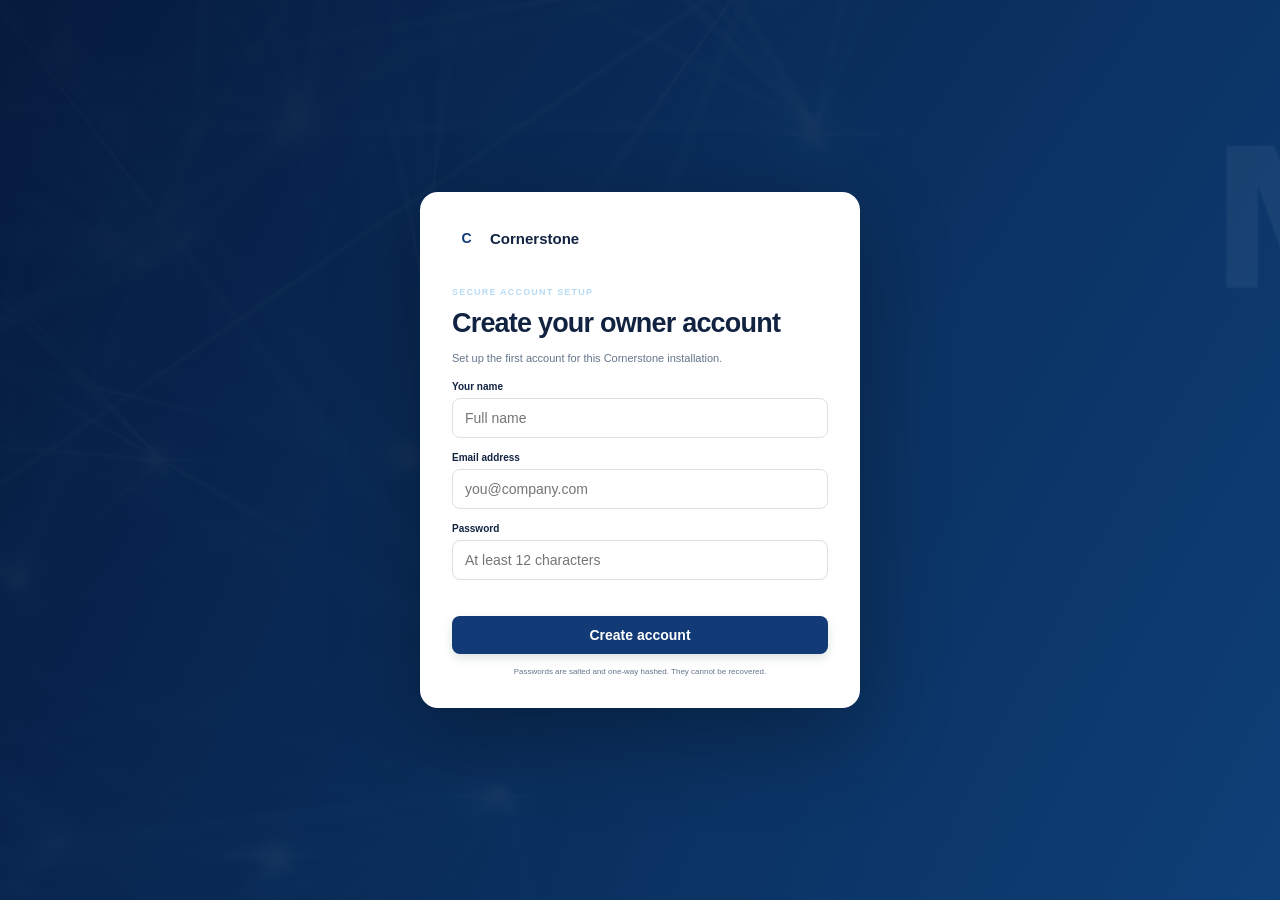
==== index.html @ 13203fb3 "Refresh authentication assets immediately" ====
<!doctype html>
<html lang="en">
<head>
  <meta charset="UTF-8" />
  <meta name="viewport" content="width=device-width, initial-scale=1.0" />
  <meta name="theme-color" content="#0b2d5e" />
  <meta name="apple-mobile-web-app-capable" content="yes" />
  <meta name="apple-mobile-web-app-title" content="Cornerstone" />
  <meta name="referrer" content="no-referrer" />
  <meta http-equiv="Content-Security-Policy" content="default-src 'self'; img-src 'self' data:; style-src 'self'; script-src 'self'; connect-src https: http://127.0.0.1:*; object-src 'none'; base-uri 'none'; form-action 'self'" />
  <title>Cornerstone — Content Operations</title>
  <link rel="manifest" href="manifest.webmanifest" />
  <link rel="icon" href="icon.svg" type="image/svg+xml" />
  <link rel="stylesheet" href="style.css" />
  <link rel="stylesheet" href="brand.css" />
  <link rel="stylesheet" href="integrations.css" />
  <link rel="stylesheet" href="vault.css" />
  <link rel="stylesheet" href="collaboration.css" />
  <link rel="stylesheet" href="install.css" />
  <link rel="stylesheet" href="auth.css?v=3" />
</head>
<body>
  <div class="app-shell">
    <aside class="sidebar">
      <div class="brand"><span class="brand-mark">C</span><span>Cornerstone</span></div>
      <nav>
        <button class="nav-item active" data-view="calendar"><span>◫</span> Calendar</button>
        <button class="nav-item" data-view="content"><span>▤</span> Content <b id="contentCount">6</b></button>
        <button class="nav-item" data-view="ideas"><span>✦</span> Ideas</button>
        <button class="nav-item" data-view="assets"><span>◇</span> Assets</button>
        <button class="nav-item" data-view="integrations"><span>⌘</span> Integrations <b id="integrationCount">0</b></button>
        <button class="nav-item" data-view="workspaces"><span>♙</span> Workspaces</button>
      </nav>
      <div class="nav-label">WORKSPACE</div>
      <button class="workspace"><span class="workspace-logo">MC</span><span><strong>McBride</strong><small>4 channels connected</small></span><i>⌄</i></button>
      <div class="sidebar-bottom">
        <button class="nav-item install-app" id="installAppBtn"><span>⇩</span> Install Cornerstone</button>
        <button class="nav-item" id="logoutBtn"><span>↪</span> Log out</button>
        <button class="nav-item"><span>?</span> Help center</button>
        <div class="profile"><div class="avatar">AL</div><div><strong>Alex Lin</strong><small>Content lead</small></div><button>•••</button></div>
      </div>
    </aside>

    <main>
      <header class="topbar">
        <div><h1 id="pageTitle">Content calendar</h1><p id="pageSubtitle">Plan, polish, and publish — all in one place.</p></div>
        <div class="top-actions"><button class="icon-button" id="notifyBtn" aria-label="Notifications">♢<span class="notification-dot"></span></button><button class="primary" id="newPostBtn"><span>＋</span> New content</button></div>
      </header>

      <section id="calendarView" class="view active">
        <div class="toolbar">
          <div class="date-nav"><button id="prevWeek">‹</button><button id="todayBtn">Today</button><button id="nextWeek">›</button><strong id="weekLabel">August 3 – 9, 2026</strong></div>
          <div class="toolbar-right"><button class="filter-button" id="filterBtn">☷ All channels <span>⌄</span></button><div class="segmented"><button class="active">Week</button><button>Month</button></div></div>
        </div>
        <div class="calendar-card">
          <div class="calendar-grid" id="calendarGrid"></div>
        </div>
        <div class="up-next">
          <div class="section-heading"><div><h2>Up next</h2><p>Your next three scheduled posts</p></div><button class="text-button" id="viewAllBtn">View all →</button></div>
          <div class="up-next-grid" id="upNextGrid"></div>
        </div>
      </section>

      <section id="contentView" class="view">
        <div class="section-heading"><div><h2>Content library</h2><p>Everything scheduled, drafted, and published.</p></div><div class="search"><span>⌕</span><input id="contentSearch" placeholder="Search content" /></div></div>
        <div class="content-table" id="contentTable"></div>
      </section>

      <section id="ideasView" class="view">
        <div class="ideas-hero"><span class="eyebrow">✦ CREATIVE COPILOT</span><h2>Turn what’s working into what’s next.</h2><p>Cornerstone looks at your scheduled topics and suggests fresh angles for your audience.</p><button class="primary" id="generateIdeasBtn">✦ Generate new ideas</button></div>
        <div class="ideas-grid" id="ideasGrid"></div>
      </section>

      <section id="assetsView" class="view">
        <div class="asset-drop" id="assetDrop"><div class="upload-icon">⇧</div><h2>Bring your content in</h2><p>Drop images, videos, PDFs, or CSV files here</p><button class="secondary" id="browseBtn">Choose files</button><input type="file" id="fileInput" multiple hidden /></div>
        <div class="section-heading"><div><h2>Asset library</h2><p id="assetCount">4 files</p></div></div>
        <div class="asset-grid" id="assetGrid"></div>
      </section>

      <section id="integrationsView" class="view">
        <div class="integration-hero">
          <div><span class="eyebrow">CORNERSTONE CONNECT</span><h2>Bring your own intelligence.</h2><p>Connect model providers, publishing APIs, and MCP servers to extend your content workflow.</p></div>
          <button class="primary" id="addIntegrationBtn">＋ Add integration</button>
        </div>
        <div class="security-note"><span>◉</span><div><strong>AES-256 encrypted credential vault</strong><p>Keys are authenticated-encrypted at rest. Your non-exportable vault key and decrypted secrets exist only in memory.</p></div><button class="secondary vault-button" id="vaultButton">Set up vault</button></div>
        <div class="integration-section"><div class="section-heading"><div><h2>API providers</h2><p>AI models, social platforms, and custom REST services</p></div></div><div class="integration-grid" id="apiGrid"></div></div>
        <div class="integration-section"><div class="section-heading"><div><h2>MCP servers</h2><p>Tools and context available to your Cornerstone workspace</p></div><button class="secondary" id="addMcpBtn">＋ Connect MCP</button></div><div class="mcp-list" id="mcpList"></div></div>
      </section>

      <section id="workspacesView" class="view">
        <div class="workspace-hero"><div><span class="eyebrow">TEAM COLLABORATION</span><h2>Build your content team.</h2><p>Create focused spaces, invite collaborators, and control who can publish.</p></div><button class="primary" id="createWorkspaceBtn">＋ New workspace</button></div>
        <div class="workspace-layout">
          <aside class="workspace-list-panel"><div class="panel-title"><strong>Your workspaces</strong><small id="workspaceTotal">1 workspace</small></div><div id="workspaceList"></div></aside>
          <div class="workspace-detail" id="workspaceDetail"></div>
        </div>
      </section>
    </main>
  </div>

  <div class="scrim" id="scrim"></div>
  <aside class="composer" id="composer">
    <div class="composer-head"><div><span class="eyebrow">CONTENT COMPOSER</span><h2 id="composerTitle">Create content</h2></div><button class="close-button" id="closeComposer">×</button></div>
    <div class="composer-body">
      <label>Channels</label><div class="channel-picker" id="channelPicker"><button data-channel="Instagram" class="selected ig">◎ Instagram</button><button data-channel="LinkedIn" class="li">in LinkedIn</button><button data-channel="TikTok" class="tt">♪ TikTok</button><button data-channel="X" class="x">𝕏 X</button></div>
      <label for="postTitle">Internal title</label><input id="postTitle" class="field" placeholder="Give this post a name" />
      <label for="postCaption">Caption</label><div class="caption-wrap"><textarea id="postCaption" placeholder="Write something people will remember..."></textarea><div class="caption-tools"><button id="improveBtn">✦ Improve</button><span id="charCount">0 / 2,200</span></div></div>
      <label>Media</label><button class="media-drop" id="mediaDrop"><span>＋</span><strong>Add photos or video</strong><small>or choose from your asset library</small></button>
      <div class="field-row"><div><label for="postDate">Publish date</label><input type="date" id="postDate" class="field" /></div><div><label for="postTime">Time</label><input type="time" id="postTime" class="field" /></div></div>
      <label for="postOwner">Owner</label><select id="postOwner" class="field"><option>Alex Lin</option><option>Maya Ortiz</option><option>Jordan Chen</option></select>
      <div class="reminder-row"><div><strong>Notify owner</strong><small>Send a reminder before it’s time to post</small></div><select id="reminder" class="mini-select"><option>15 min before</option><option>1 hour before</option><option>1 day before</option></select><input id="notifyToggle" type="checkbox" checked /></div>
    </div>
    <div class="composer-footer"><button class="secondary" id="saveDraftBtn">Save draft</button><button class="primary" id="scheduleBtn">Schedule content</button></div>
  </aside>

  <div class="popover notifications" id="notificationPanel"><div class="popover-head"><strong>Notifications</strong><button id="markRead">Mark all read</button></div><div id="notificationList"></div></div>
  <div class="modal" id="integrationModal">
    <div class="modal-head"><div><span class="eyebrow">NEW CONNECTION</span><h2 id="integrationModalTitle">Add integration</h2></div><button class="close-button" id="closeIntegrationModal">×</button></div>
    <div class="modal-body">
      <label for="integrationType">Connection type</label><select id="integrationType" class="field"><option value="api">API provider</option><option value="mcp">MCP server</option></select>
      <label for="integrationName">Name</label><input id="integrationName" class="field" placeholder="e.g. OpenAI, LinkedIn, My research server" />
      <div id="apiFields"><label for="integrationKey">API key</label><div class="secret-field"><input id="integrationKey" type="password" class="field" placeholder="sk-••••••••••••" /><button id="revealKey" type="button">Show</button></div><label for="integrationBaseUrl">Base URL <small>optional</small></label><input id="integrationBaseUrl" class="field" placeholder="https://api.example.com/v1" /></div>
      <div id="mcpFields" hidden><label for="mcpTransport">Transport</label><select id="mcpTransport" class="field"><option value="http">Streamable HTTP</option><option value="sse">SSE</option></select><label for="mcpUrl">Server URL</label><input id="mcpUrl" class="field" placeholder="https://mcp.example.com/mcp" /><label for="mcpToken">Bearer token <small>optional</small></label><div class="secret-field"><input id="mcpToken" type="password" class="field" placeholder="••••••••••••" /></div></div>
      <div class="connection-options"><label><input id="enableConnection" type="checkbox" checked /> Enable immediately</label><label><input id="allowTools" type="checkbox" checked /> Allow tools in ideation</label></div>
    </div>
    <div class="modal-footer"><button class="secondary" id="cancelIntegration">Cancel</button><button class="primary" id="saveIntegration">Save connection</button></div>
  </div>
  <div class="toast" id="toast"><span>✓</span><div><strong id="toastTitle">Content scheduled</strong><small id="toastText">Your post is ready to go.</small></div></div>
  <div class="invite-gate" id="inviteGate" hidden>
    <div class="invite-gate-card"><div class="gate-brand"><span class="brand-mark">C</span><strong>Cornerstone</strong></div><span class="eyebrow">YOU’VE BEEN INVITED</span><h1>Join <span id="gateWorkspaceName">a workspace</span></h1><p id="gateInviteCopy">Accept your invitation to collaborate on content, campaigns, and publishing.</p><div class="gate-role">Your role <strong id="gateRole">Editor</strong></div><label for="gateName">Your name</label><input id="gateName" class="field" placeholder="Full name" /><label for="gatePassword">Create a password</label><input id="gatePassword" type="password" class="field" autocomplete="new-password" placeholder="At least 12 characters" /><button class="primary" id="acceptInviteBtn">Accept invitation</button><small>By continuing, you agree to your organization’s workspace policies.</small></div>
  </div>
  <div class="invite-gate auth-gate" id="authGate" hidden>
    <div class="invite-gate-card"><div class="gate-brand"><span class="brand-mark">C</span><strong>Cornerstone</strong></div><span class="eyebrow" id="authEyebrow">SECURE ACCOUNT SETUP</span><h1 id="authTitle">Create your owner account</h1><p id="authCopy">Set up the first account for this Cornerstone installation.</p><div id="authNameWrap"><label for="authName">Your name</label><input id="authName" class="field" autocomplete="name" placeholder="Full name" /></div><label for="authEmail">Email address</label><input id="authEmail" type="email" class="field" autocomplete="username" placeholder="you@company.com" /><label for="authPassword">Password</label><input id="authPassword" type="password" class="field" autocomplete="current-password" placeholder="At least 12 characters" /><p class="auth-error" id="authError"></p><button class="primary" id="authSubmit">Create account</button><small>Passwords are salted and one-way hashed. They cannot be recovered.</small></div>
  </div>
  <div class="modal vault-modal" id="vaultModal">
    <div class="modal-head"><div><span class="eyebrow">SECURE CREDENTIAL VAULT</span><h2 id="vaultModalTitle">Create your vault</h2></div><button class="close-button" id="closeVaultModal">×</button></div>
    <div class="modal-body">
      <div class="encryption-badge"><span>◆</span><div><strong>AES-256-GCM</strong><small>PBKDF2-SHA-256 · 600,000 iterations · random salt and nonce</small></div></div>
      <p class="vault-copy" id="vaultCopy">Choose a strong master password. It never leaves this device and cannot be recovered.</p>
      <label for="vaultPassword">Master password</label><input id="vaultPassword" type="password" class="field" autocomplete="new-password" placeholder="At least 12 characters" />
      <div id="vaultConfirmWrap"><label for="vaultConfirm">Confirm password</label><input id="vaultConfirm" type="password" class="field" autocomplete="new-password" placeholder="Repeat master password" /></div>
      <div class="password-meter"><span id="passwordMeter"></span></div><small class="password-hint" id="passwordHint">Use 12+ characters with a mix of words, numbers, and symbols.</small>
    </div>
    <div class="modal-footer"><button class="secondary" id="cancelVault">Cancel</button><button class="primary" id="submitVault">Create encrypted vault</button></div>
  </div>
  <div class="modal" id="inviteModal">
    <div class="modal-head"><div><span class="eyebrow">COLLABORATE</span><h2>Invite people to <span id="inviteWorkspaceName">McBride</span></h2></div><button class="close-button" id="closeInviteModal">×</button></div>
    <div class="modal-body">
      <label for="inviteEmails">Email addresses</label><textarea id="inviteEmails" class="invite-emails" placeholder="name@company.com, teammate@company.com"></textarea><small class="field-help">Separate multiple addresses with commas.</small>
      <label for="inviteRole">Role</label><select id="inviteRole" class="field"><option value="Editor">Editor — create and edit content</option><option value="Publisher">Publisher — approve and publish</option><option value="Viewer">Viewer — view and comment</option><option value="Admin">Admin — manage workspace and members</option></select>
      <label for="inviteMessage">Personal message <small>optional</small></label><textarea id="inviteMessage" class="invite-message" placeholder="Join us in Cornerstone to plan our upcoming content..."></textarea>
      <div class="invite-summary"><span>✉</span><p>Invites expire after 7 days. Pending invitations can be revoked at any time.</p></div>
    </div>
    <div class="modal-footer"><button class="secondary" id="cancelInvite">Cancel</button><button class="primary" id="sendInvites">Send invitations</button></div>
  </div>
  <div class="modal" id="workspaceModal">
    <div class="modal-head"><div><span class="eyebrow">NEW WORKSPACE</span><h2>Create a workspace</h2></div><button class="close-button" id="closeWorkspaceModal">×</button></div>
    <div class="modal-body"><label for="newWorkspaceName">Workspace name</label><input id="newWorkspaceName" class="field" placeholder="e.g. Client campaigns" /><label for="newWorkspacePurpose">Purpose <small>optional</small></label><textarea id="newWorkspacePurpose" class="invite-message" placeholder="What will your team create here?"></textarea></div>
    <div class="modal-footer"><button class="secondary" id="cancelWorkspace">Cancel</button><button class="primary" id="saveWorkspace">Create workspace</button></div>
  </div>
  <script src="app.js?v=3"></script>
</body>
</html>
---- style.css ----
:root{--ink:#18211d;--muted:#66716b;--line:#e4e8e5;--soft:#f5f7f5;--green:#184c3a;--green2:#26775b;--cream:#f8f6ef;--purple:#7655c7;--orange:#e58c3b;--shadow:0 16px 50px rgba(24,33,29,.12)}*{box-sizing:border-box}body{margin:0;font-family:Inter,ui-sans-serif,-apple-system,BlinkMacSystemFont,"Segoe UI",sans-serif;background:#f8faf8;color:var(--ink);font-size:14px}.app-shell{min-height:100vh;display:grid;grid-template-columns:238px 1fr}.sidebar{position:fixed;width:238px;height:100vh;background:#102f25;color:#dbe8e2;padding:26px 18px 20px;display:flex;flex-direction:column}.brand{display:flex;align-items:center;gap:11px;padding:0 10px 29px;font-size:19px;font-weight:720;letter-spacing:-.4px}.brand-mark{display:grid;place-items:center;width:29px;height:29px;border-radius:9px;background:#d9f0b9;color:#183f31;font-family:Georgia;font-style:italic}.sidebar nav{display:grid;gap:5px}.nav-item{border:0;background:transparent;color:#b9cbc4;border-radius:9px;padding:10px 12px;text-align:left;font:inherit;cursor:pointer;display:flex;align-items:center;gap:12px;width:100%}.nav-item span{font-size:17px;width:18px;text-align:center}.nav-item b{margin-left:auto;background:#295243;border-radius:12px;padding:2px 7px;font-size:11px}.nav-item:hover,.nav-item.active{background:#224b3e;color:#fff}.nav-label{font-size:10px;letter-spacing:1.2px;color:#78968a;margin:30px 12px 10px}.workspace{border:0;background:#173c30;color:white;border-radius:10px;padding:10px;display:flex;align-items:center;gap:9px;text-align:left}.workspace-logo{display:grid;place-items:center;width:33px;height:33px;border-radius:8px;background:#e6d39c;color:#583d13;font-size:10px;font-weight:800}.workspace strong,.profile strong{font-size:12px;display:block}.workspace small,.profile small{font-size:10px;color:#8eaaa0}.workspace i{margin-left:auto}.sidebar-bottom{margin-top:auto}.profile{border-top:1px solid #285044;margin-top:10px;padding:18px 8px 2px;display:flex;align-items:center;gap:9px}.avatar{width:34px;height:34px;border-radius:50%;background:#cbe5dc;color:#174536;display:grid;place-items:center;font-weight:700;font-size:11px}.profile button{margin-left:auto;border:0;background:transparent;color:#9ab0a8}main{grid-column:2;padding:0 42px 54px;max-width:1500px;width:100%;margin:auto}.topbar{height:110px;display:flex;align-items:center;justify-content:space-between}.topbar h1{font-size:24px;margin:0 0 5px;letter-spacing:-.7px}.topbar p,.section-heading p{margin:0;color:var(--muted);font-size:12px}.top-actions{display:flex;gap:11px}.primary,.secondary,.icon-button,.filter-button,.segmented button,.date-nav button,.text-button{border:0;font:inherit;cursor:pointer}.primary{background:var(--green);color:#fff;border-radius:8px;padding:11px 16px;font-weight:650;box-shadow:0 4px 10px rgba(24,76,58,.15)}.primary:hover{background:#22634c}.secondary{border:1px solid var(--line);background:#fff;color:var(--ink);padding:10px 15px;border-radius:8px;font-weight:600}.icon-button{width:40px;height:40px;border-radius:9px;background:#fff;border:1px solid var(--line);position:relative}.notification-dot{position:absolute;width:7px;height:7px;border-radius:50%;background:#e56848;top:8px;right:8px}.view{display:none}.view.active{display:block}.toolbar{display:flex;align-items:center;justify-content:space-between;margin:10px 0 17px}.date-nav{display:flex;align-items:center;gap:7px}.date-nav button,.filter-button,.segmented{background:#fff;border:1px solid var(--line);border-radius:7px}.date-nav button{padding:7px 11px}.date-nav strong{margin-left:9px;font-size:14px}.toolbar-right{display:flex;gap:9px}.filter-button{padding:8px 12px}.filter-button span{margin-left:15px}.segmented{display:flex;padding:3px}.segmented button{background:transparent;padding:5px 10px;border-radius:5px;color:var(--muted)}.segmented button.active{background:var(--soft);color:var(--ink);font-weight:600}.calendar-card{background:white;border:1px solid var(--line);border-radius:12px;overflow:hidden}.calendar-grid{display:grid;grid-template-columns:repeat(7,minmax(110px,1fr));min-height:360px}.day{border-right:1px solid var(--line);padding:0 9px 12px}.day:last-child{border:0}.day-head{text-align:center;padding:14px 0 12px;border-bottom:1px solid var(--line);margin:0 -9px 10px}.day-head span{display:block;font-size:10px;text-transform:uppercase;letter-spacing:.8px;color:var(--muted);margin-bottom:6px}.day-head b{font-size:16px}.day.today .day-head b{background:var(--green);color:white;width:28px;height:28px;border-radius:50%;display:inline-grid;place-items:center}.post-card{border:1px solid var(--line);border-left:3px solid var(--purple);background:#fff;border-radius:7px;padding:9px;margin-bottom:8px;cursor:pointer;transition:.15s}.post-card:hover{transform:translateY(-1px);box-shadow:0 5px 15px rgba(0,0,0,.07)}.post-card.li{border-left-color:#377ab4}.post-card.tt{border-left-color:#222}.post-card.x{border-left-color:#8a9290}.post-card .platform{display:flex;align-items:center;gap:5px;font-size:10px;font-weight:700;color:var(--muted)}.platform-dot{width:16px;height:16px;border-radius:5px;background:#f0eafa;display:grid;place-items:center;color:var(--purple)}.post-card h3{font-size:11px;line-height:1.35;margin:8px 0 6px}.post-card time{font-size:9px;color:var(--muted)}.add-day{width:100%;border:1px dashed transparent;background:transparent;color:#a2aba6;border-radius:6px;padding:6px;cursor:pointer}.add-day:hover{border-color:#cbd2ce;color:var(--green)}.up-next{margin-top:27px}.section-heading{display:flex;justify-content:space-between;align-items:center;margin:0 0 14px}.section-heading h2{margin:0 0 4px;font-size:16px}.text-button{background:transparent;color:var(--green);font-size:12px;font-weight:600}.up-next-grid{display:grid;grid-template-columns:repeat(3,1fr);gap:12px}.next-card{background:#fff;border:1px solid var(--line);border-radius:10px;padding:13px;display:grid;grid-template-columns:66px 1fr;gap:12px;cursor:pointer}.thumb{border-radius:7px;min-height:58px;background:linear-gradient(145deg,#bbd6c9,#436e60);display:grid;place-items:center;color:white;font-size:20px}.thumb.orange{background:linear-gradient(145deg,#f1c079,#a95630)}.thumb.purple{background:linear-gradient(145deg,#c3b1e8,#66519b)}.next-card h3{font-size:12px;margin:4px 0 7px}.next-card small{color:var(--muted);font-size:10px}.content-table{background:#fff;border:1px solid var(--line);border-radius:12px;overflow:hidden}.table-row{display:grid;grid-template-columns:2fr .8fr 1fr .7fr 50px;align-items:center;padding:14px 18px;border-bottom:1px solid var(--line)}.table-row:last-child{border:0}.table-row.header{background:var(--soft);font-size:10px;text-transform:uppercase;letter-spacing:.6px;color:var(--muted)}.content-name{display:flex;align-items:center;gap:11px}.mini-thumb{width:40px;height:40px;border-radius:7px;background:linear-gradient(135deg,#bdd7cc,#527667)}.status{font-size:10px;font-weight:700;padding:5px 8px;border-radius:12px;background:#e8f3ed;color:#276149;width:max-content}.status.draft{background:#f0f1ef;color:#6b736f}.row-menu{border:0;background:transparent;cursor:pointer}.search{border:1px solid var(--line);background:#fff;border-radius:8px;padding:8px 11px}.search input{border:0;outline:0;margin-left:5px}.ideas-hero{background:linear-gradient(120deg,#153b30,#275c4b);border-radius:16px;color:white;padding:36px 38px;position:relative;overflow:hidden}.ideas-hero:after{content:"✦";position:absolute;right:60px;top:-44px;font-size:200px;color:rgba(255,255,255,.07)}.eyebrow{font-size:9px;letter-spacing:1.2px;color:#acc7bd;font-weight:800}.ideas-hero h2{font-size:28px;max-width:480px;margin:12px 0 9px}.ideas-hero p{color:#bdd0c9;max-width:560px;line-height:1.6}.ideas-hero .primary{background:#dcf0ba;color:#173e31;margin-top:10px}.ideas-grid{display:grid;grid-template-columns:repeat(3,1fr);gap:14px;margin-top:20px}.idea-card{background:white;border:1px solid var(--line);border-radius:12px;padding:18px}.idea-card .tag{font-size:9px;color:var(--green2);background:#eaf4ef;border-radius:12px;padding:5px 8px;font-weight:700}.idea-card h3{font-size:15px;line-height:1.35;margin:16px 0 8px}.idea-card p{font-size:11px;line-height:1.5;color:var(--muted);min-height:50px}.idea-card button{width:100%;margin-top:7px}.asset-drop{border:1.5px dashed #bdc8c1;background:#fff;border-radius:14px;text-align:center;padding:38px;margin-bottom:30px}.upload-icon{width:45px;height:45px;background:#eaf3ee;color:var(--green);border-radius:50%;display:grid;place-items:center;font-size:20px;margin:auto}.asset-drop h2{font-size:16px;margin:13px 0 5px}.asset-drop p{color:var(--muted);font-size:11px}.asset-drop.drag{border-color:var(--green);background:#f1f7f4}.asset-grid{display:grid;grid-template-columns:repeat(4,1fr);gap:15px}.asset-card{background:#fff;border:1px solid var(--line);border-radius:11px;overflow:hidden}.asset-preview{height:125px;background:linear-gradient(145deg,#d9e4de,#78988b);display:grid;place-items:center;color:#fff;font-size:28px}.asset-card:nth-child(2) .asset-preview{background:linear-gradient(145deg,#ead8b7,#a76b45)}.asset-card:nth-child(3) .asset-preview{background:linear-gradient(145deg,#c9bfdf,#6f5d94)}.asset-card:nth-child(4) .asset-preview{background:linear-gradient(145deg,#bfd7e3,#477a91)}.asset-meta{padding:12px}.asset-meta strong{font-size:11px;display:block;white-space:nowrap;overflow:hidden;text-overflow:ellipsis}.asset-meta small{font-size:9px;color:var(--muted)}.scrim{position:fixed;inset:0;background:rgba(11,25,20,.32);opacity:0;pointer-events:none;transition:.2s;z-index:10}.scrim.open{opacity:1;pointer-events:auto}.composer{position:fixed;right:-560px;top:0;height:100vh;width:min(540px,95vw);background:#fff;z-index:11;box-shadow:var(--shadow);transition:.3s;display:flex;flex-direction:column}.composer.open{right:0}.composer-head{padding:24px 27px 18px;border-bottom:1px solid var(--line);display:flex;justify-content:space-between}.composer-head h2{margin:5px 0 0;font-size:20px}.close-button{border:0;background:var(--soft);font-size:22px;border-radius:50%;width:34px;height:34px;cursor:pointer}.composer-body{padding:22px 27px;overflow:auto;flex:1}.composer-body label{font-size:11px;font-weight:700;display:block;margin:16px 0 7px}.channel-picker{display:flex;gap:6px;flex-wrap:wrap}.channel-picker button{border:1px solid var(--line);background:#fff;border-radius:7px;padding:8px 10px;font-size:11px;cursor:pointer}.channel-picker button.selected{border-color:var(--green);background:#edf5f1;color:var(--green);font-weight:700}.field,textarea{width:100%;border:1px solid #dce2de;border-radius:8px;padding:11px 12px;font:inherit;outline:0}.field:focus,textarea:focus{border-color:#4f8a75;box-shadow:0 0 0 3px #e6f0ec}textarea{height:105px;resize:none;border:0;padding:12px}.caption-wrap{border:1px solid #dce2de;border-radius:8px;overflow:hidden}.caption-wrap:focus-within{border-color:#4f8a75;box-shadow:0 0 0 3px #e6f0ec}.caption-tools{border-top:1px solid var(--line);padding:7px 10px;display:flex;justify-content:space-between}.caption-tools button{border:0;background:#edf3f0;color:var(--green);border-radius:5px;font-size:10px;padding:5px 8px}.caption-tools span{font-size:9px;color:var(--muted)}.media-drop{width:100%;border:1px dashed #c7d0cb;background:#fafbfa;border-radius:8px;padding:18px;display:grid;place-items:center;cursor:pointer}.media-drop span{font-size:18px;color:var(--green)}.media-drop strong{font-size:11px}.media-drop small{font-size:9px;color:var(--muted);margin-top:2px}.field-row{display:grid;grid-template-columns:1.3fr 1fr;gap:12px}.reminder-row{margin-top:19px;background:var(--soft);border-radius:9px;padding:12px;display:flex;align-items:center;gap:10px}.reminder-row div{margin-right:auto}.reminder-row strong{font-size:11px;display:block}.reminder-row small{font-size:9px;color:var(--muted)}.mini-select{border:0;background:transparent;font-size:9px}.composer-footer{padding:15px 27px;border-top:1px solid var(--line);display:flex;justify-content:flex-end;gap:9px}.popover{position:fixed;background:#fff;box-shadow:var(--shadow);border:1px solid var(--line);border-radius:11px;z-index:12;display:none}.popover.open{display:block}.notifications{right:156px;top:75px;width:320px}.popover-head{padding:14px 16px;border-bottom:1px solid var(--line);display:flex;justify-content:space-between}.popover-head button{border:0;background:transparent;color:var(--green);font-size:10px}.notice{padding:13px 16px;border-bottom:1px solid var(--line);display:flex;gap:10px}.notice:last-child{border:0}.notice-dot{width:8px;height:8px;border-radius:50%;background:#e56848;margin-top:5px}.notice p{font-size:11px;margin:0 0 4px}.notice small{font-size:9px;color:var(--muted)}.toast{position:fixed;bottom:25px;left:50%;transform:translate(-50%,30px);background:#173c30;color:#fff;border-radius:10px;padding:12px 17px;display:flex;gap:11px;align-items:center;opacity:0;pointer-events:none;transition:.25s;z-index:20;box-shadow:var(--shadow)}.toast.show{opacity:1;transform:translate(-50%,0)}.toast>span{background:#d8efba;color:#174433;border-radius:50%;width:24px;height:24px;display:grid;place-items:center}.toast strong,.toast small{display:block}.toast strong{font-size:11px}.toast small{font-size:9px;color:#bbcdc6;margin-top:2px}@media(max-width:900px){.app-shell{grid-template-columns:76px 1fr}.sidebar{width:76px;padding:25px 10px}.brand span:last-child,.nav-item:not(.active){font-size:0}.brand{padding-left:11px}.nav-item{justify-content:center}.nav-item b,.nav-label,.workspace span:not(.workspace-logo),.workspace i,.profile div:not(.avatar),.profile button{display:none}.workspace{justify-content:center}.profile{padding-left:3px}main{grid-column:2;padding:0 18px 40px}.calendar-grid{overflow-x:auto}.up-next-grid,.ideas-grid{grid-template-columns:1fr}.asset-grid{grid-template-columns:repeat(2,1fr)}.toolbar{align-items:flex-start;gap:12px;flex-direction:column}}@media(max-width:620px){.topbar p,.toolbar-right{display:none}.calendar-card{overflow:auto}.calendar-grid{min-width:780px}.up-next-grid,.asset-grid{grid-template-columns:1fr}.content-table{overflow:auto}.table-row{min-width:650px}.topbar{height:90px}.ideas-hero{padding:28px 24px}}
---- brand.css ----
/* Cornerstone · McBride brand layer */
:root {
  --ink: #122342;
  --muted: #64748b;
  --line: #dfe7f1;
  --soft: #f3f7fc;
  --green: #123a76;
  --green2: #176aad;
  --cream: #f7f9fc;
  --purple: #3d86d1;
  --orange: #27a9e8;
  --shadow: 0 16px 50px rgba(9, 39, 86, .14);
}
body { background: #f7f9fc; color: var(--ink); }
.sidebar {
  background: #0b2d5e url('mcbride-banner.png') 24% center / auto 100% no-repeat;
  color: #dcecff;
}
.sidebar::before {
  content: "";
  position: absolute;
  inset: 0;
  background: linear-gradient(180deg, rgba(5,27,65,.26), rgba(5,27,65,.88));
  pointer-events: none;
}
.sidebar > * { position: relative; }
.brand { letter-spacing: -.5px; }
.brand-mark {
  border-radius: 7px;
  background: #fff;
  color: #123a76;
  font-family: inherit;
  font-style: normal;
  font-weight: 850;
}
.nav-item { color: #c3d8ef; }
.nav-item b { background: #1e5793; }
.nav-item:hover, .nav-item.active { background: rgba(57,142,215,.3); color: #fff; }
.nav-label { color: #85b6df; }
.workspace { border: 1px solid rgba(255,255,255,.1); background: rgba(10,42,84,.72); }
.workspace-logo { background: #fff; color: #123a76; }
.workspace small, .profile small { color: #98b9da; }
.profile { border-top-color: rgba(139,190,231,.25); }
.avatar { background: #dceeff; color: #123a76; }
.profile button { color: #9fc1df; }
.ideas-hero {
  background: linear-gradient(100deg, rgba(8,37,82,.97), rgba(23,82,145,.84)), url('mcbride-banner.png') center / cover;
}
.ideas-hero .primary { background: #fff; color: #123a76; }
.eyebrow { color: #b9dcf6; }
.primary { background: #123a76; }
.primary:hover { background: #19539a; }
.post-card.li { border-left-color: #176aad; }
.post-card.tt { border-left-color: #122342; }
.post-card.x { border-left-color: #5c79a1; }
.thumb { background: linear-gradient(145deg, #8bc7ee, #154f8c); }
.status { background: #e4f0fb; color: #15558f; }
---- integrations.css ----
.integration-hero{background:linear-gradient(105deg,#0a2858,#19589a);color:#fff;border-radius:16px;padding:30px 34px;display:flex;align-items:center;justify-content:space-between;box-shadow:0 15px 35px rgba(18,58,118,.14)}
.integration-hero h2{font-size:25px;margin:8px 0 6px}.integration-hero p{margin:0;color:#c7dcf0}.integration-hero .primary{background:#fff;color:#123a76}
.security-note{display:flex;gap:12px;align-items:flex-start;background:#eef6fd;border:1px solid #cfe3f5;border-radius:10px;padding:14px 16px;margin:18px 0 28px;color:#18588e}.security-note>span{font-size:18px}.security-note strong{font-size:11px}.security-note p{margin:3px 0 0;font-size:10px;color:#57748d}
.integration-section{margin-top:25px}.integration-grid{display:grid;grid-template-columns:repeat(3,1fr);gap:13px}.integration-card{background:#fff;border:1px solid var(--line);border-radius:12px;padding:16px}.integration-card-top{display:flex;align-items:center;gap:11px}.provider-icon{width:38px;height:38px;border-radius:9px;background:#e8f2fb;color:#185b98;display:grid;place-items:center;font-weight:800}.integration-card h3{font-size:12px;margin:0 0 3px}.integration-card small{font-size:9px;color:var(--muted)}.connection-status{margin-left:auto;width:8px;height:8px;background:#46aa76;border-radius:50%;box-shadow:0 0 0 3px #e7f5ed}.connection-status.off{background:#aab4bc;box-shadow:none}.integration-detail{margin:15px 0 12px;padding:9px;background:var(--soft);border-radius:7px;display:flex;justify-content:space-between;font-size:9px;color:var(--muted)}.integration-actions{display:flex;gap:6px}.integration-actions button{border:1px solid var(--line);background:#fff;border-radius:6px;padding:6px 9px;font-size:9px;cursor:pointer}.integration-actions .danger{margin-left:auto;color:#b34f4f}.empty-integration{border:1px dashed #bdcad7;border-radius:11px;padding:24px;text-align:center;color:var(--muted);grid-column:1/-1}.empty-integration strong{display:block;color:var(--ink);font-size:12px;margin-bottom:4px}.mcp-list{display:grid;gap:9px}.mcp-row{background:#fff;border:1px solid var(--line);border-radius:10px;padding:13px 15px;display:grid;grid-template-columns:38px 1fr auto auto;gap:12px;align-items:center}.mcp-row .provider-icon{background:#e9e7fb;color:#5d4aa5}.mcp-row h3{margin:0 0 3px;font-size:11px}.mcp-row p{margin:0;color:var(--muted);font-size:9px}.tool-count{font-size:9px;background:var(--soft);padding:5px 8px;border-radius:10px;color:var(--muted)}.mcp-row button{border:0;background:transparent;cursor:pointer;color:var(--muted)}
.modal{position:fixed;left:50%;top:50%;width:min(500px,92vw);background:#fff;border-radius:14px;box-shadow:0 24px 80px rgba(7,29,65,.25);z-index:13;transform:translate(-50%,-46%) scale(.97);opacity:0;pointer-events:none;transition:.2s}.modal.open{opacity:1;pointer-events:auto;transform:translate(-50%,-50%) scale(1)}.modal-head{display:flex;justify-content:space-between;padding:21px 23px 16px;border-bottom:1px solid var(--line)}.modal-head h2{font-size:18px;margin:5px 0 0}.modal-body{padding:8px 23px 22px}.modal-body>label{font-size:10px;font-weight:700;display:block;margin:14px 0 6px}.modal-body label small{color:var(--muted);font-weight:400}.secret-field{position:relative}.secret-field input{padding-right:55px}.secret-field button{position:absolute;right:7px;top:7px;border:0;background:var(--soft);border-radius:5px;padding:5px 8px;font-size:9px;color:var(--green);cursor:pointer}.connection-options{display:flex;gap:20px;margin-top:18px;padding:12px;background:var(--soft);border-radius:8px}.connection-options label{font-size:10px}.modal-footer{display:flex;justify-content:flex-end;gap:8px;border-top:1px solid var(--line);padding:14px 23px}@media(max-width:900px){.integration-grid{grid-template-columns:1fr}.integration-hero{align-items:flex-start;gap:18px;flex-direction:column}}
---- vault.css ----
.security-note{align-items:center}.security-note>div{flex:1}.vault-button{white-space:nowrap;font-size:10px;padding:8px 11px}.vault-button.unlocked{background:#e6f6ed;border-color:#b9dfca;color:#24724a}
.encryption-badge{display:flex;align-items:center;gap:11px;background:#edf5fc;border:1px solid #d2e5f5;border-radius:9px;padding:12px;margin-top:12px}.encryption-badge>span{width:32px;height:32px;border-radius:8px;background:#123a76;color:#fff;display:grid;place-items:center}.encryption-badge strong,.encryption-badge small{display:block}.encryption-badge strong{font-size:11px}.encryption-badge small{font-size:9px;color:var(--muted);margin-top:2px}.vault-copy{font-size:10px;line-height:1.5;color:var(--muted)}.password-meter{height:4px;background:#e8edf2;border-radius:3px;margin-top:9px;overflow:hidden}.password-meter span{display:block;width:0;height:100%;background:#d15c5c;transition:.2s}.password-hint{display:block;margin-top:6px;font-size:9px;color:var(--muted)}
---- collaboration.css ----
.workspace-hero{background:linear-gradient(105deg,#0a2858,#19589a);border-radius:16px;padding:29px 34px;color:#fff;display:flex;align-items:center;justify-content:space-between}.workspace-hero h2{font-size:25px;margin:8px 0 6px}.workspace-hero p{margin:0;color:#c7dcf0}.workspace-hero .primary{background:#fff;color:#123a76}.workspace-layout{display:grid;grid-template-columns:245px 1fr;gap:16px;margin-top:20px}.workspace-list-panel,.workspace-detail{background:#fff;border:1px solid var(--line);border-radius:12px;min-height:470px}.panel-title{padding:16px;border-bottom:1px solid var(--line)}.panel-title strong,.panel-title small{display:block}.panel-title strong{font-size:11px}.panel-title small{font-size:9px;color:var(--muted);margin-top:3px}.workspace-list-item{width:100%;border:0;border-bottom:1px solid var(--line);background:#fff;padding:13px 14px;display:flex;align-items:center;gap:10px;text-align:left;cursor:pointer}.workspace-list-item.active{background:#eef5fb}.workspace-list-item:hover{background:#f5f8fb}.workspace-list-item .workspace-logo{flex:none}.workspace-list-item strong,.workspace-list-item small{display:block}.workspace-list-item strong{font-size:11px}.workspace-list-item small{font-size:9px;color:var(--muted);margin-top:2px}.workspace-list-item i{margin-left:auto;color:#2f8b60;font-style:normal}.workspace-detail-head{padding:20px 22px;border-bottom:1px solid var(--line);display:flex;align-items:center}.workspace-identity{display:flex;gap:12px;align-items:center}.workspace-identity .workspace-logo{width:42px;height:42px}.workspace-identity h2{font-size:16px;margin:0 0 4px}.workspace-identity p{font-size:10px;color:var(--muted);margin:0}.workspace-detail-head .primary{margin-left:auto}.member-section{padding:20px 22px}.member-section-head{display:flex;justify-content:space-between;margin-bottom:10px}.member-section-head strong{font-size:11px}.member-section-head span{font-size:9px;color:var(--muted)}.member-row{display:grid;grid-template-columns:1fr 110px 90px 24px;align-items:center;border-top:1px solid var(--line);padding:11px 0}.member-person{display:flex;align-items:center;gap:9px}.member-avatar{width:31px;height:31px;border-radius:50%;background:#dceeff;color:#123a76;display:grid;place-items:center;font-size:9px;font-weight:800}.member-person strong,.member-person small{display:block}.member-person strong{font-size:10px}.member-person small{font-size:9px;color:var(--muted)}.role-pill{font-size:9px;background:var(--soft);border-radius:10px;padding:5px 8px;width:max-content}.invite-status{font-size:9px;color:#b27a30}.member-menu{border:0;background:transparent;cursor:pointer;color:var(--muted)}.workspace-settings{display:flex;gap:8px;padding:0 22px 20px}.workspace-settings button{font-size:9px}.invite-emails{height:82px}.invite-message{height:70px}.field-help{font-size:9px;color:var(--muted)}.invite-summary{display:flex;gap:10px;background:var(--soft);border-radius:8px;padding:10px;margin-top:16px}.invite-summary p{margin:0;font-size:9px;color:var(--muted);line-height:1.45}@media(max-width:850px){.workspace-layout{grid-template-columns:1fr}.workspace-list-panel{min-height:auto}.workspace-detail{min-height:430px}.workspace-hero{align-items:flex-start;gap:18px;flex-direction:column}}@media(max-width:600px){.member-row{grid-template-columns:1fr 80px 20px}.member-row>.invite-status{display:none}}
---- install.css ----
.install-app{color:#dcecff!important;border:1px solid rgba(143,196,236,.22)!important;margin-bottom:8px;background:rgba(31,100,164,.2)!important}.invite-gate{position:fixed;inset:0;background:linear-gradient(120deg,rgba(5,25,59,.97),rgba(14,65,121,.94)),url('mcbride-banner.png') center/cover;z-index:100;display:grid;place-items:center;padding:20px}.invite-gate[hidden]{display:none}.invite-gate-card{width:min(440px,94vw);background:#fff;border-radius:18px;padding:32px;box-shadow:0 28px 90px rgba(0,0,0,.3)}.gate-brand{display:flex;gap:9px;align-items:center;margin-bottom:29px}.gate-brand strong{font-size:15px}.invite-gate-card h1{font-size:27px;letter-spacing:-.8px;margin:10px 0}.invite-gate-card>p{font-size:11px;line-height:1.6;color:var(--muted)}.invite-gate-card>label{display:block;font-size:10px;font-weight:700;margin:18px 0 6px}.invite-gate-card>.primary{width:100%;margin:12px 0}.invite-gate-card>small{display:block;text-align:center;color:var(--muted);font-size:8px}.gate-role{background:var(--soft);border-radius:8px;padding:11px;font-size:10px;display:flex;justify-content:space-between}.invite-link-row{grid-column:1/-1;background:#f3f7fb;border-radius:7px;padding:8px 10px;display:flex;align-items:center;gap:8px}.invite-link-row code{font-size:8px;color:var(--muted);white-space:nowrap;overflow:hidden;text-overflow:ellipsis;flex:1}.invite-link-row button{border:0;background:#fff;color:var(--green);border-radius:5px;padding:5px 8px;font-size:8px;cursor:pointer}
---- auth.css ----
.auth-gate{z-index:110}.auth-gate label,.invite-gate-card label{display:block;font-size:10px;font-weight:700;margin:14px 0 6px}.auth-error{color:#ad3e3e!important;min-height:15px;margin:8px 0!important}.auth-gate .field{margin:0}.auth-gate .primary{width:100%;margin:5px 0 13px}
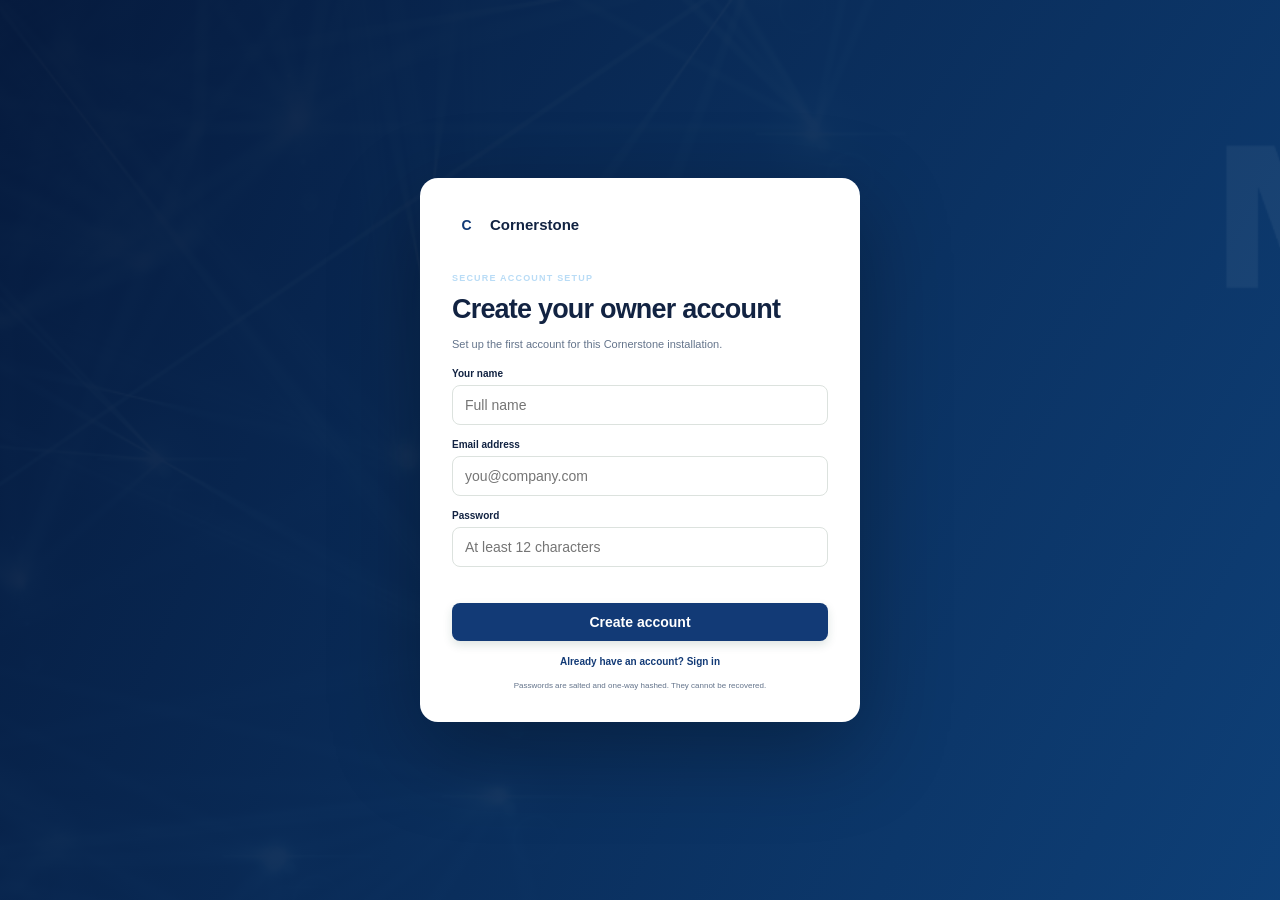
==== commit 258c3f30: "Add returning sign-in, invite-only install, and automatic updates" ====
--- a/index.html
+++ b/index.html
@@ -18,6 +18,7 @@
   <link rel="stylesheet" href="collaboration.css" />
   <link rel="stylesheet" href="install.css" />
   <link rel="stylesheet" href="auth.css?v=3" />
+  <link rel="stylesheet" href="settings.css?v=4" />
 </head>
 <body>
   <div class="app-shell">
@@ -34,10 +35,10 @@
       <div class="nav-label">WORKSPACE</div>
       <button class="workspace"><span class="workspace-logo">MC</span><span><strong>McBride</strong><small>4 channels connected</small></span><i>⌄</i></button>
       <div class="sidebar-bottom">
-        <button class="nav-item install-app" id="installAppBtn"><span>⇩</span> Install Cornerstone</button>
+        <button class="nav-item install-app" id="installAppBtn" hidden><span>⇩</span> Install Cornerstone</button>
         <button class="nav-item" id="logoutBtn"><span>↪</span> Log out</button>
         <button class="nav-item"><span>?</span> Help center</button>
-        <div class="profile"><div class="avatar">AL</div><div><strong>Alex Lin</strong><small>Content lead</small></div><button>•••</button></div>
+        <div class="profile"><div class="avatar">AL</div><div><strong>Alex Lin</strong><small>Content lead</small></div><button id="profileMenuBtn" aria-label="Open user settings">•••</button></div>
       </div>
     </aside>
 
@@ -94,6 +95,17 @@
           <div class="workspace-detail" id="workspaceDetail"></div>
         </div>
       </section>
+      <section id="userSettingsView" class="view">
+        <div class="settings-layout">
+          <aside class="settings-nav"><span class="eyebrow">USER SETTINGS</span><button class="settings-tab active" data-settings-tab="account">Account</button><button class="settings-tab" data-settings-tab="security">Security</button><button class="settings-tab" data-settings-tab="admin">Admin controls</button><button class="settings-tab" data-settings-tab="accessibility">Accessibility</button></aside>
+          <div class="settings-content">
+            <section class="settings-panel active" data-settings-panel="account"><div class="settings-heading"><h2>Account information</h2><p>Manage your identity across Cornerstone workspaces.</p></div><div class="account-avatar-row"><div class="member-avatar settings-avatar" id="settingsAvatar">AL</div><div><strong id="settingsDisplayName">Alex Lin</strong><small>Profile photo support requires connected file storage.</small></div></div><div class="settings-form"><label for="settingsName">Full name</label><input id="settingsName" class="field" /><label for="settingsEmail">Email address</label><input id="settingsEmail" type="email" class="field" /><label>Account role</label><input id="settingsRole" class="field" disabled /><button class="primary" id="saveAccountSettings">Save account</button></div></section>
+            <section class="settings-panel" data-settings-panel="security"><div class="settings-heading"><h2>Security</h2><p>Update your password and control active sessions.</p></div><div class="settings-form"><label for="currentPassword">Current password</label><input id="currentPassword" type="password" class="field" autocomplete="current-password" /><label for="newPassword">New password</label><input id="newPassword" type="password" class="field" autocomplete="new-password" placeholder="At least 12 characters" /><label for="confirmNewPassword">Confirm new password</label><input id="confirmNewPassword" type="password" class="field" autocomplete="new-password" /><button class="primary" id="changePasswordBtn">Change password</button></div><div class="danger-zone"><div><strong>Sign out of this device</strong><p>Locks your vault and clears the current session.</p></div><button class="secondary" id="settingsLogoutBtn">Log out</button></div></section>
+            <section class="settings-panel" data-settings-panel="admin"><div class="settings-heading"><h2>Admin controls</h2><p>Set workspace defaults and collaboration guardrails.</p></div><div class="setting-row"><div><strong>Require approval before publishing</strong><p>Editors submit content for publisher or admin review.</p></div><input id="approvalRequired" type="checkbox" checked /></div><div class="setting-row"><div><strong>Allow members to invite collaborators</strong><p>Editors and publishers can create invitation links.</p></div><input id="memberInvites" type="checkbox" /></div><div class="setting-row"><div><strong>Default invitation role</strong><p>Applied when a role is not selected manually.</p></div><select id="defaultInviteRole" class="mini-select"><option>Viewer</option><option>Editor</option><option>Publisher</option></select></div><button class="primary settings-save" id="saveAdminSettings">Save admin controls</button></section>
+            <section class="settings-panel" data-settings-panel="accessibility"><div class="settings-heading"><h2>Accessibility</h2><p>Adjust Cornerstone to make it more comfortable to use.</p></div><div class="setting-row"><div><strong>Larger text</strong><p>Increase interface text and control sizes.</p></div><input id="largeTextSetting" type="checkbox" /></div><div class="setting-row"><div><strong>High contrast</strong><p>Strengthen borders and foreground contrast.</p></div><input id="highContrastSetting" type="checkbox" /></div><div class="setting-row"><div><strong>Reduce motion</strong><p>Minimize transitions and animated movement.</p></div><input id="reducedMotionSetting" type="checkbox" /></div><div class="setting-row"><div><strong>Underline interactive text</strong><p>Make text links easier to distinguish.</p></div><input id="underlineLinksSetting" type="checkbox" /></div><button class="primary settings-save" id="saveAccessibilitySettings">Save accessibility</button></section>
+          </div>
+        </div>
+      </section>
     </main>
   </div>
 
@@ -129,8 +141,9 @@
     <div class="invite-gate-card"><div class="gate-brand"><span class="brand-mark">C</span><strong>Cornerstone</strong></div><span class="eyebrow">YOU’VE BEEN INVITED</span><h1>Join <span id="gateWorkspaceName">a workspace</span></h1><p id="gateInviteCopy">Accept your invitation to collaborate on content, campaigns, and publishing.</p><div class="gate-role">Your role <strong id="gateRole">Editor</strong></div><label for="gateName">Your name</label><input id="gateName" class="field" placeholder="Full name" /><label for="gatePassword">Create a password</label><input id="gatePassword" type="password" class="field" autocomplete="new-password" placeholder="At least 12 characters" /><button class="primary" id="acceptInviteBtn">Accept invitation</button><small>By continuing, you agree to your organization’s workspace policies.</small></div>
   </div>
   <div class="invite-gate auth-gate" id="authGate" hidden>
-    <div class="invite-gate-card"><div class="gate-brand"><span class="brand-mark">C</span><strong>Cornerstone</strong></div><span class="eyebrow" id="authEyebrow">SECURE ACCOUNT SETUP</span><h1 id="authTitle">Create your owner account</h1><p id="authCopy">Set up the first account for this Cornerstone installation.</p><div id="authNameWrap"><label for="authName">Your name</label><input id="authName" class="field" autocomplete="name" placeholder="Full name" /></div><label for="authEmail">Email address</label><input id="authEmail" type="email" class="field" autocomplete="username" placeholder="you@company.com" /><label for="authPassword">Password</label><input id="authPassword" type="password" class="field" autocomplete="current-password" placeholder="At least 12 characters" /><p class="auth-error" id="authError"></p><button class="primary" id="authSubmit">Create account</button><small>Passwords are salted and one-way hashed. They cannot be recovered.</small></div>
+    <div class="invite-gate-card"><div class="gate-brand"><span class="brand-mark">C</span><strong>Cornerstone</strong></div><span class="eyebrow" id="authEyebrow">SECURE ACCOUNT SETUP</span><h1 id="authTitle">Create your owner account</h1><p id="authCopy">Set up the first account for this Cornerstone installation.</p><div id="authNameWrap"><label for="authName">Your name</label><input id="authName" class="field" autocomplete="name" placeholder="Full name" /></div><label for="authEmail">Email address</label><input id="authEmail" type="email" class="field" autocomplete="username" placeholder="you@company.com" /><label for="authPassword">Password</label><input id="authPassword" type="password" class="field" autocomplete="current-password" placeholder="At least 12 characters" /><p class="auth-error" id="authError"></p><button class="primary" id="authSubmit">Create account</button><button class="auth-switch" id="authSwitch">Already have an account? Sign in</button><small>Passwords are salted and one-way hashed. They cannot be recovered.</small></div>
   </div>
+  <div class="invite-install" id="inviteInstallAction" hidden><div><strong>Install Cornerstone</strong><small>Your invitation grants access to install this workspace app.</small></div><button class="primary" id="inviteInstallBtn">Install app</button><button class="close-button" id="dismissInviteInstall">×</button></div>
   <div class="modal vault-modal" id="vaultModal">
     <div class="modal-head"><div><span class="eyebrow">SECURE CREDENTIAL VAULT</span><h2 id="vaultModalTitle">Create your vault</h2></div><button class="close-button" id="closeVaultModal">×</button></div>
     <div class="modal-body">
@@ -157,6 +170,6 @@
     <div class="modal-body"><label for="newWorkspaceName">Workspace name</label><input id="newWorkspaceName" class="field" placeholder="e.g. Client campaigns" /><label for="newWorkspacePurpose">Purpose <small>optional</small></label><textarea id="newWorkspacePurpose" class="invite-message" placeholder="What will your team create here?"></textarea></div>
     <div class="modal-footer"><button class="secondary" id="cancelWorkspace">Cancel</button><button class="primary" id="saveWorkspace">Create workspace</button></div>
   </div>
-  <script src="app.js?v=3"></script>
+  <script src="app.js?v=5"></script>
 </body>
 </html>
--- a/auth.css
+++ b/auth.css
@@ -1 +1 @@
-.auth-gate{z-index:110}.auth-gate label,.invite-gate-card label{display:block;font-size:10px;font-weight:700;margin:14px 0 6px}.auth-error{color:#ad3e3e!important;min-height:15px;margin:8px 0!important}.auth-gate .field{margin:0}.auth-gate .primary{width:100%;margin:5px 0 13px}
+.auth-gate{z-index:110}.auth-gate label,.invite-gate-card label{display:block;font-size:10px;font-weight:700;margin:14px 0 6px}.auth-error{color:#ad3e3e!important;min-height:15px;margin:8px 0!important}.auth-gate .field{margin:0}.auth-gate .primary{width:100%;margin:5px 0 8px}.auth-switch{display:block;width:100%;border:0;background:transparent;color:var(--green);font-size:10px;font-weight:700;padding:7px;cursor:pointer;margin-bottom:7px}.invite-install{position:fixed;right:20px;bottom:20px;z-index:120;width:min(390px,calc(100vw - 40px));display:flex;align-items:center;gap:12px;background:#fff;border:1px solid var(--line);border-radius:12px;padding:14px 15px;box-shadow:var(--shadow)}.invite-install[hidden]{display:none}.invite-install>div{flex:1}.invite-install strong,.invite-install small{display:block}.invite-install strong{font-size:11px}.invite-install small{font-size:9px;color:var(--muted);margin-top:3px}.invite-install .primary{font-size:10px;white-space:nowrap}
--- a/settings.css
+++ b/settings.css
@@ -0,0 +1 @@
+.settings-layout{display:grid;grid-template-columns:190px 1fr;gap:18px}.settings-nav,.settings-content{background:#fff;border:1px solid var(--line);border-radius:12px}.settings-nav{padding:18px 10px;height:max-content}.settings-nav>.eyebrow{display:block;padding:0 9px 12px;color:var(--muted)}.settings-tab{display:block;width:100%;border:0;background:transparent;border-radius:7px;padding:9px 10px;text-align:left;font:inherit;font-size:11px;color:var(--muted);cursor:pointer}.settings-tab:hover,.settings-tab.active{background:#edf4fa;color:var(--green);font-weight:700}.settings-content{min-height:540px;padding:26px 30px}.settings-panel{display:none;max-width:680px}.settings-panel.active{display:block}.settings-heading{border-bottom:1px solid var(--line);padding-bottom:17px;margin-bottom:20px}.settings-heading h2{font-size:18px;margin:0 0 5px}.settings-heading p{font-size:10px;color:var(--muted);margin:0}.account-avatar-row{display:flex;align-items:center;gap:12px;background:var(--soft);border-radius:10px;padding:14px;margin-bottom:20px}.settings-avatar{width:46px;height:46px;font-size:12px}.account-avatar-row strong,.account-avatar-row small{display:block}.account-avatar-row strong{font-size:12px}.account-avatar-row small{font-size:9px;color:var(--muted);margin-top:3px}.settings-form{max-width:450px}.settings-form label{font-size:10px;font-weight:700;display:block;margin:14px 0 6px}.settings-form .primary{margin-top:18px}.setting-row{display:flex;align-items:center;gap:20px;border-bottom:1px solid var(--line);padding:15px 2px}.setting-row>div{flex:1}.setting-row strong{font-size:11px}.setting-row p{font-size:9px;color:var(--muted);margin:3px 0 0}.setting-row input[type=checkbox]{width:17px;height:17px}.settings-save{margin-top:20px}.danger-zone{display:flex;align-items:center;background:#fff5f3;border:1px solid #f0d8d2;border-radius:9px;padding:14px;margin-top:28px}.danger-zone>div{flex:1}.danger-zone strong{font-size:11px}.danger-zone p{font-size:9px;color:var(--muted);margin:3px 0 0}.a11y-large-text{font-size:16px}.a11y-large-text button,.a11y-large-text input,.a11y-large-text select{font-size:1em}.a11y-high-contrast{--line:#748395;--muted:#35475b}.a11y-high-contrast .post-card,.a11y-high-contrast .content-table,.a11y-high-contrast .calendar-card{border-color:#52677e}.a11y-reduce-motion *{animation:none!important;transition:none!important;scroll-behavior:auto!important}.a11y-underline-links a,.a11y-underline-links .text-button{text-decoration:underline!important}@media(max-width:760px){.settings-layout{grid-template-columns:1fr}.settings-nav{display:flex;overflow:auto}.settings-nav>.eyebrow{display:none}.settings-tab{white-space:nowrap}.settings-content{padding:20px}}
